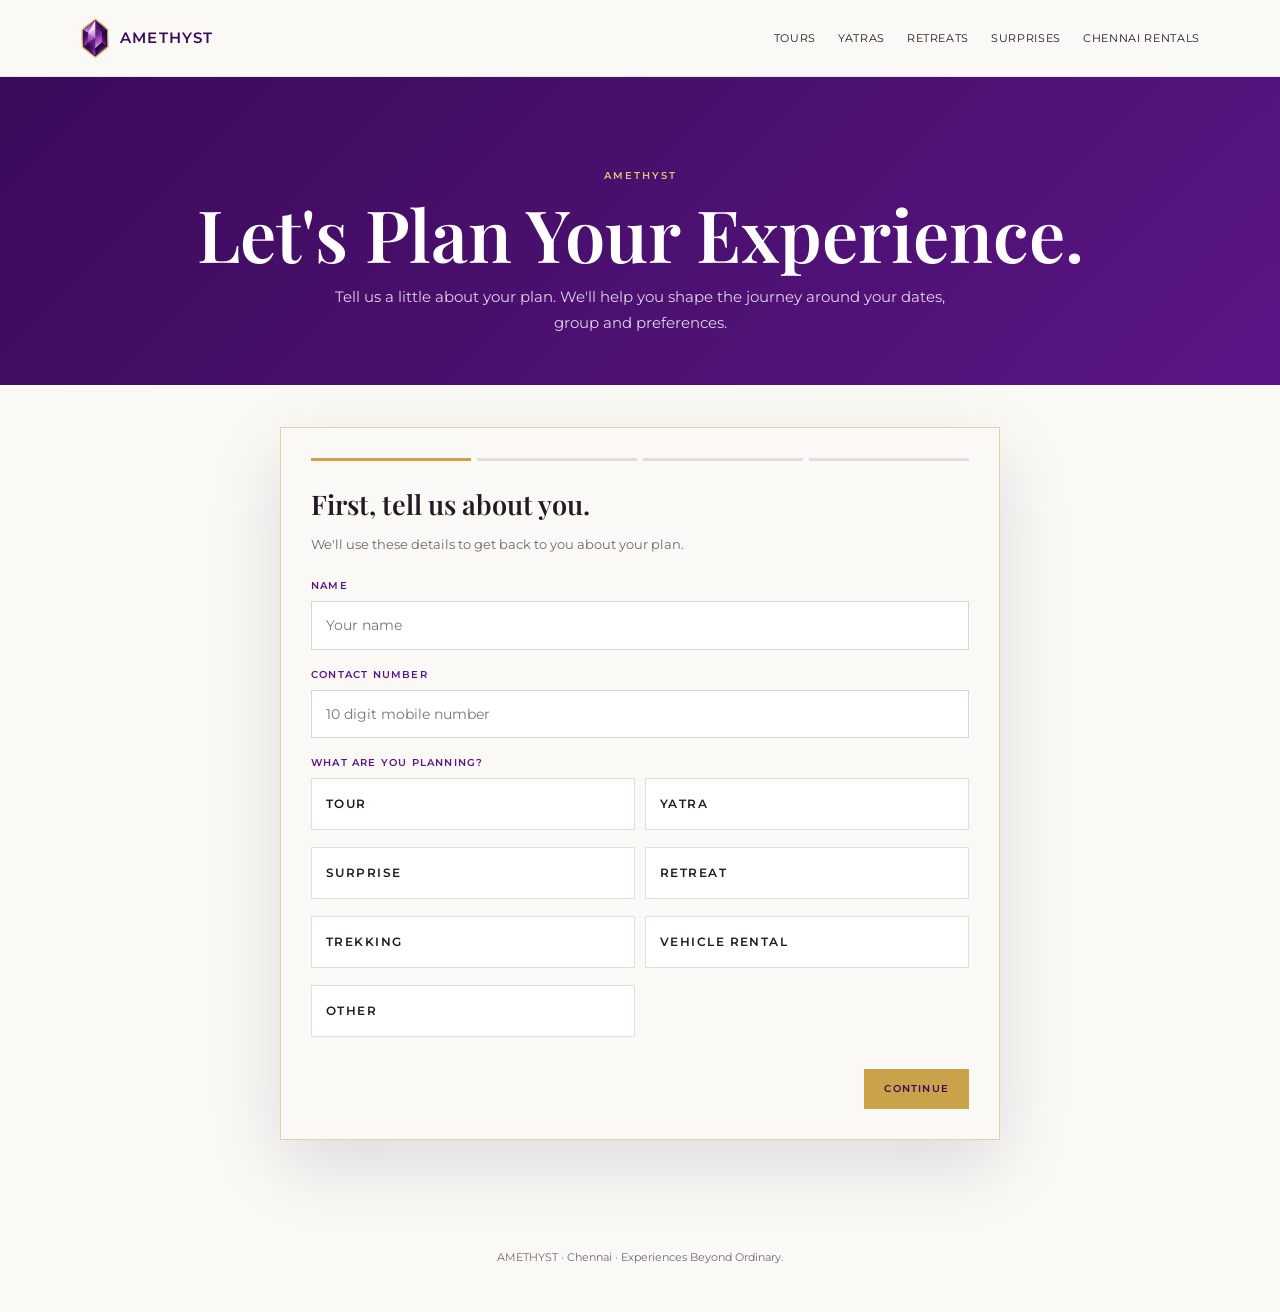
==== plan/index.html @ 2694b497 "Create dedicated plan your experience page" ====
<!doctype html>
<html lang="en">
<head>
<meta charset="utf-8">
<meta name="viewport" content="width=device-width,initial-scale=1">
<title>Plan Your Experience in Chennai | Amethyst</title>
<meta name="description" content="Plan a custom tour, yatra, retreat, trekking trip, surprise or group vehicle rental from Chennai with Amethyst. Share your destination, dates, group size and pickup location.">
<link rel="canonical" href="https://aravind751995-dev.github.io/amethyst/plan/">
<link rel="preconnect" href="https://fonts.googleapis.com">
<link rel="preconnect" href="https://fonts.gstatic.com" crossorigin>
<link href="https://fonts.googleapis.com/css2?family=Montserrat:wght@400;500;600&family=Playfair+Display:wght@500;600&display=swap" rel="stylesheet">
<link rel="stylesheet" href="../assets/css/lead-form.css">
<style>
:root{--deep:#3B0A5A;--royal:#5B1685;--gold:#C9A24A;--soft:#E3C56E;--ivory:#FAF9F6;--ink:#211A25;--mute:#6F6872}
*{box-sizing:border-box}html{scroll-behavior:smooth}body{margin:0;background:var(--ivory);color:var(--ink);font-family:Montserrat,Arial,sans-serif;font-size:15px;line-height:1.7}.wrap{width:min(1120px,calc(100% - 40px));margin:auto}
header{position:sticky;top:0;z-index:20;background:rgba(250,249,246,.94);backdrop-filter:blur(12px);border-bottom:1px solid rgba(59,10,90,.08)}.nav{min-height:76px;display:flex;align-items:center;justify-content:space-between;gap:25px}.logo{display:flex;align-items:center;gap:10px;color:var(--deep);text-decoration:none;font-weight:600;letter-spacing:.08em}.gem{width:30px;height:40px;object-fit:contain}.menu{display:flex;align-items:center;gap:22px}.menu a{color:var(--ink);text-decoration:none;font-size:11px;letter-spacing:.06em;text-transform:uppercase}.menu a:hover{color:var(--royal)}
.hero{padding:90px 0 50px;text-align:center;background:linear-gradient(135deg,#3B0A5A,#5B1685);color:#fff}.eyebrow{display:block;color:var(--soft);font-size:10px;letter-spacing:.2em;font-weight:600}.hero h1{font:600 clamp(42px,7vw,72px)/1.03 'Playfair Display',Georgia,serif;margin:12px auto 14px}.hero p{max-width:650px;margin:auto;color:rgba(255,255,255,.82);font-size:15px}
.plan-wrap{padding:42px 0 80px}.planner-card{width:min(720px,100%);max-height:none;margin:auto;overflow:visible;background:var(--ivory);color:var(--ink);border:1px solid rgba(201,162,74,.45);box-shadow:0 25px 70px rgba(20,5,28,.12)}.planner-top{padding:28px 30px 20px;background:linear-gradient(135deg,#3B0A5A,#5B1685);color:#fff}.planner-body{padding:30px}.planner-progress{display:flex;gap:6px;margin-bottom:28px}.planner-progress span{height:3px;flex:1;background:rgba(59,10,90,.12)}.planner-progress span.active{background:#C9A24A}.planner-step{display:none}.planner-step.active{display:block}.planner-step h3{font:600 27px/1.15 'Playfair Display',Georgia,serif;margin:0 0 7px}.planner-step .planner-help{font-size:13px;color:var(--mute);margin-bottom:22px}.planner-fields{display:grid;gap:16px}.planner-fields.two{grid-template-columns:1fr 1fr}.planner-field label{display:block;font-size:10px;letter-spacing:.12em;text-transform:uppercase;color:var(--royal);font-weight:600;margin-bottom:7px}.planner-field input,.planner-field textarea,.planner-field select{width:100%;border:1px solid rgba(33,26,37,.18);background:#fff;color:var(--ink);padding:13px 14px;font:400 14px/1.45 Montserrat,Arial,sans-serif;border-radius:0;outline:none}.planner-field input:focus,.planner-field textarea:focus{border-color:var(--gold);box-shadow:0 0 0 2px rgba(201,162,74,.12)}.planner-field textarea{min-height:110px;resize:vertical}.planner-options{display:grid;grid-template-columns:repeat(2,1fr);gap:10px}.planner-option{position:relative}.planner-option input{position:absolute;opacity:0;pointer-events:none}.planner-option label{display:flex;align-items:center;min-height:52px;padding:13px 14px;border:1px solid rgba(33,26,37,.14);background:#fff;cursor:pointer;font-size:12px;font-weight:600;color:var(--ink)}.planner-option input:checked+label{border-color:var(--gold);background:rgba(201,162,74,.09);color:var(--deep);box-shadow:inset 0 0 0 1px var(--gold)}.planner-nav{display:flex;justify-content:space-between;gap:12px;margin-top:25px}.planner-nav .planner-btn{border:1px solid var(--gold);background:var(--gold);color:var(--deep);padding:13px 19px;font:600 10px/1.2 Montserrat,Arial,sans-serif;letter-spacing:.12em;cursor:pointer}.planner-nav .planner-btn.secondary{background:transparent;color:var(--royal)}.planner-summary{background:rgba(59,10,90,.045);border:1px solid rgba(59,10,90,.1);padding:17px;margin-top:20px}.planner-summary p{font-size:12px;line-height:1.7;margin:0}.planner-note{font-size:11px;color:var(--mute);margin-top:14px}.footer{padding:28px 0 45px;text-align:center;color:var(--mute);font-size:11px}
@media(max-width:760px){.wrap{width:calc(100% - 40px)}.menu{display:none}.hero{padding:65px 0 40px}.plan-wrap{padding-top:25px}.planner-body{padding:22px 20px}.planner-fields.two,.planner-options{grid-template-columns:1fr}.planner-nav{position:sticky;bottom:0;background:var(--ivory);padding-top:12px}}
</style>
</head>
<body>
<header><div class="wrap nav">
<a class="logo" href="../"><img class="gem" src="../logo-gem.png" alt="">AMETHYST</a>
<nav class="menu" aria-label="Main"><a href="../tours/">Tours</a><a href="../yatras/">Yatras</a><a href="../retreats/">Retreats</a><a href="../surprises/">Surprises</a><a href="../rentals/">Chennai Rentals</a></nav>
</div></header>
<main>
<section class="hero"><div class="wrap">
<span class="eyebrow">AMETHYST</span>
<h1>Let's Plan Your Experience.</h1>
<p>Tell us a little about your plan. We'll help you shape the journey around your dates, group and preferences.</p>
</div></section>
<section class="plan-wrap"><div class="wrap">
<div class="planner-card">
<div class="planner-body">
<div class="planner-progress" aria-hidden="true"><span class="active"></span><span></span><span></span><span></span></div>
<section class="planner-step active" data-step="1"><h3>First, tell us about you.</h3><p class="planner-help">We'll use these details to get back to you about your plan.</p><div class="planner-fields">
<div class="planner-field"><label for="name">Name</label><input id="name" autocomplete="name" required placeholder="Your name"></div>
<div class="planner-field"><label for="phone">Contact Number</label><input id="phone" autocomplete="tel" inputmode="tel" required placeholder="10 digit mobile number"></div>
<div class="planner-field"><label>What are you planning?</label><div class="planner-options">
<div class="planner-option"><input id="type0" name="type" value="Tour" type="radio"><label for="type0">Tour</label></div><div class="planner-option"><input id="type1" name="type" value="Yatra" type="radio"><label for="type1">Yatra</label></div><div class="planner-option"><input id="type2" name="type" value="Surprise" type="radio"><label for="type2">Surprise</label></div><div class="planner-option"><input id="type3" name="type" value="Retreat" type="radio"><label for="type3">Retreat</label></div><div class="planner-option"><input id="type4" name="type" value="Trekking" type="radio"><label for="type4">Trekking</label></div><div class="planner-option"><input id="type5" name="type" value="Vehicle Rental" type="radio"><label for="type5">Vehicle Rental</label></div><div class="planner-option"><input id="type6" name="type" value="Other" type="radio"><label for="type6">Other</label></div>
</div></div></div></section>
<section class="planner-step" data-step="2"><h3>Now, tell us the plan.</h3><p class="planner-help">Where do you want to go and what would you like to experience?</p><div class="planner-fields">
<div class="planner-field"><label for="destination">Where would you like to go?</label><input id="destination" required placeholder="Destination or place"></div>
<div class="planner-field"><label for="plan">What's the plan?</label><textarea id="plan" required placeholder="Tell us what you have in mind"></textarea></div>
</div></section>
<section class="planner-step" data-step="3"><h3>Let's get the trip details.</h3><p class="planner-help">These details help us suggest the right route, vehicle and stay.</p><div class="planner-fields two">
<div class="planner-field"><label for="members">How many members?</label><input id="members" required type="number" min="1" max="999" placeholder="Number of people"></div>
<div class="planner-field"><label for="date">Date of the plan</label><input id="date" required type="date"></div>
</div><div class="planner-fields" style="margin-top:16px"><div class="planner-field"><label for="pickup">Pickup location</label><input id="pickup" required placeholder="Pickup point or area in Chennai"></div></div></section>
<section class="planner-step" data-step="4"><h3>One last detail.</h3><p class="planner-help">Anything else you'd like us to know before we contact you?</p><div class="planner-field"><label for="notes">Additional requirements</label><textarea id="notes" placeholder="Stay preference, temple visits, vehicle preference, budget, celebration idea or anything else"></textarea></div><div class="planner-summary" id="summary"></div><p class="planner-note">Your details will be prepared as a WhatsApp enquiry for Amethyst.</p></section>
<div class="planner-nav"><button class="planner-btn secondary" id="back" type="button" style="display:none">BACK</button><span></span><button class="planner-btn" id="next" type="button">CONTINUE</button></div>
</div></div></div></section>
</main>
<footer class="footer">AMETHYST · Chennai · Experiences Beyond Ordinary.</footer>
<script>
(()=>{let step=1;const qs=s=>document.querySelector(s),steps=[...document.querySelectorAll(".planner-step")],bars=[...document.querySelectorAll(".planner-progress span")],back=qs("#back"),next=qs("#next");const v=id=>qs("#"+id).value.trim();const type=()=>qs('input[name="type"]:checked')?.value||"";
function show(){steps.forEach((x,i)=>x.classList.toggle("active",i===step-1));bars.forEach((x,i)=>x.classList.toggle("active",i<step));back.style.display=step>1?"inline-block":"none";next.textContent=step===4?"SEND MY PLAN":"CONTINUE";if(step===4) summary()}
function valid(){if(step===1){if(!v("name"))return alert("Please enter your name."),false;if(v("phone").replace(/\D/g,"").length<10)return alert("Please enter a valid contact number."),false;if(!type())return alert("Please select what you are planning."),false}if(step===2){if(!v("destination"))return alert("Please tell us where you would like to go."),false;if(!v("plan"))return alert("Please tell us what you have in mind."),false}if(step===3){if(!v("members"))return alert("Please enter the number of members."),false;if(!v("date"))return alert("Please select the date."),false;if(!v("pickup"))return alert("Please enter the pickup location."),false}return true}
function esc(s){return s.replace(/[&<>"']/g,c=>({"&":"&amp;","<":"&lt;",">":"&gt;",'"':"&quot;","'":"&#039;"}[c]))}
function summary(){qs("#summary").innerHTML="<p><strong>Name:</strong> "+esc(v("name"))+"<br><strong>Contact:</strong> "+esc(v("phone"))+"<br><strong>Experience:</strong> "+esc(type())+"<br><strong>Destination:</strong> "+esc(v("destination"))+"<br><strong>Members:</strong> "+esc(v("members"))+"<br><strong>Date:</strong> "+esc(v("date"))+"<br><strong>Pickup:</strong> "+esc(v("pickup"))+"</p>"}
next.onclick=()=>{if(!valid())return;if(step<4){step++;show()}else{const msg=["NEW AMETHYST ENQUIRY","","Name: "+v("name"),"Contact: "+v("phone"),"Experience: "+type(),"Destination: "+v("destination"),"Plan: "+v("plan"),"Members: "+v("members"),"Date: "+v("date"),"Pickup: "+v("pickup"),"Additional requirements: "+(v("notes")||"None")].join("\n");window.open("https://wa.me/919363402164?text="+encodeURIComponent(msg),"_blank")}};back.onclick=()=>{if(step>1){step--;show()}};show()})();
</script>
</body></html>
---- assets/css/lead-form.css ----
/* Amethyst enquiry planner */
.amethyst-planner{position:fixed;inset:0;z-index:9999;display:none;align-items:center;justify-content:center;padding:20px;background:rgba(20,5,28,.72);backdrop-filter:blur(10px)}
.amethyst-planner.is-open{display:flex}
.planner-card{width:min(680px,100%);max-height:min(92vh,820px);overflow:auto;background:var(--bg,#FAF9F6);color:var(--ink,#211A25);border:1px solid rgba(201,162,74,.45);box-shadow:0 30px 90px rgba(20,5,28,.4);position:relative}
.planner-top{padding:28px 30px 20px;background:linear-gradient(135deg,#3B0A5A,#5B1685);color:#fff}
.planner-kicker{font-size:10px;letter-spacing:.2em;color:#E3C56E;font-weight:600}
.planner-top h2{font:600 clamp(28px,5vw,42px)/1.08 'Playfair Display',Georgia,serif;margin:8px 0 7px}
.planner-top p{font-size:13px;line-height:1.6;color:rgba(255,255,255,.8);margin:0;max-width:540px}
.planner-close{position:absolute;right:18px;top:18px;width:38px;height:38px;border:1px solid rgba(255,255,255,.45);background:rgba(0,0,0,.14);color:#fff;font-size:24px;line-height:1;cursor:pointer}
.planner-body{padding:26px 30px 30px}
.planner-progress{display:flex;gap:6px;margin-bottom:24px}
.planner-progress span{height:3px;flex:1;background:rgba(59,10,90,.12)}
.planner-progress span.active{background:#C9A24A}
.planner-step{display:none}
.planner-step.active{display:block}
.planner-step h3{font:600 27px/1.15 'Playfair Display',Georgia,serif;margin:0 0 7px}
.planner-step .planner-help{font-size:13px;color:var(--mute,#6F6872);margin-bottom:22px}
.planner-fields{display:grid;gap:16px}
.planner-fields.two{grid-template-columns:1fr 1fr}
.planner-field label{display:block;font-size:10px;letter-spacing:.12em;text-transform:uppercase;color:var(--royal,#5B1685);font-weight:600;margin-bottom:7px}
.planner-field input,.planner-field textarea,.planner-field select{width:100%;border:1px solid rgba(33,26,37,.18);background:#fff;color:#211A25;padding:13px 14px;font:400 14px/1.45 Montserrat,Arial,sans-serif;border-radius:0;outline:none}
.planner-field input:focus,.planner-field textarea:focus,.planner-field select:focus{border-color:#C9A24A;box-shadow:0 0 0 2px rgba(201,162,74,.12)}
.planner-field textarea{min-height:110px;resize:vertical}
.planner-options{display:grid;grid-template-columns:repeat(2,1fr);gap:10px}
.planner-option{position:relative}
.planner-option input{position:absolute;opacity:0;pointer-events:none}
.planner-option label{display:flex;align-items:center;min-height:52px;padding:13px 14px;border:1px solid rgba(33,26,37,.14);background:#fff;cursor:pointer;font-size:12px;font-weight:600;color:#211A25;transition:.2s}
.planner-option input:checked+label{border-color:#C9A24A;background:rgba(201,162,74,.09);color:#3B0A5A;box-shadow:inset 0 0 0 1px #C9A24A}
.planner-nav{display:flex;justify-content:space-between;gap:12px;margin-top:25px}
.planner-nav .planner-btn{border:1px solid #C9A24A;background:#C9A24A;color:#3B0A5A;padding:13px 19px;font:600 10px/1.2 Montserrat,Arial,sans-serif;letter-spacing:.12em;cursor:pointer}
.planner-nav .planner-btn.secondary{background:transparent;color:#5B1685}
.planner-summary{background:rgba(59,10,90,.045);border:1px solid rgba(59,10,90,.1);padding:17px;margin-top:20px}
.planner-summary p{font-size:12px;line-height:1.7;margin:0}
.planner-note{font-size:11px;color:var(--mute,#6F6872);margin-top:14px}
body.planner-locked{overflow:hidden}
@media(max-width:560px){
 .amethyst-planner{padding:0}
 .planner-card{max-height:100vh;height:100%;border:0}
 .planner-top{padding:25px 20px 18px}
 .planner-body{padding:22px 20px 24px}
 .planner-fields.two,.planner-options{grid-template-columns:1fr}
 .planner-nav{position:sticky;bottom:0;background:var(--bg,#FAF9F6);padding-top:12px}
}
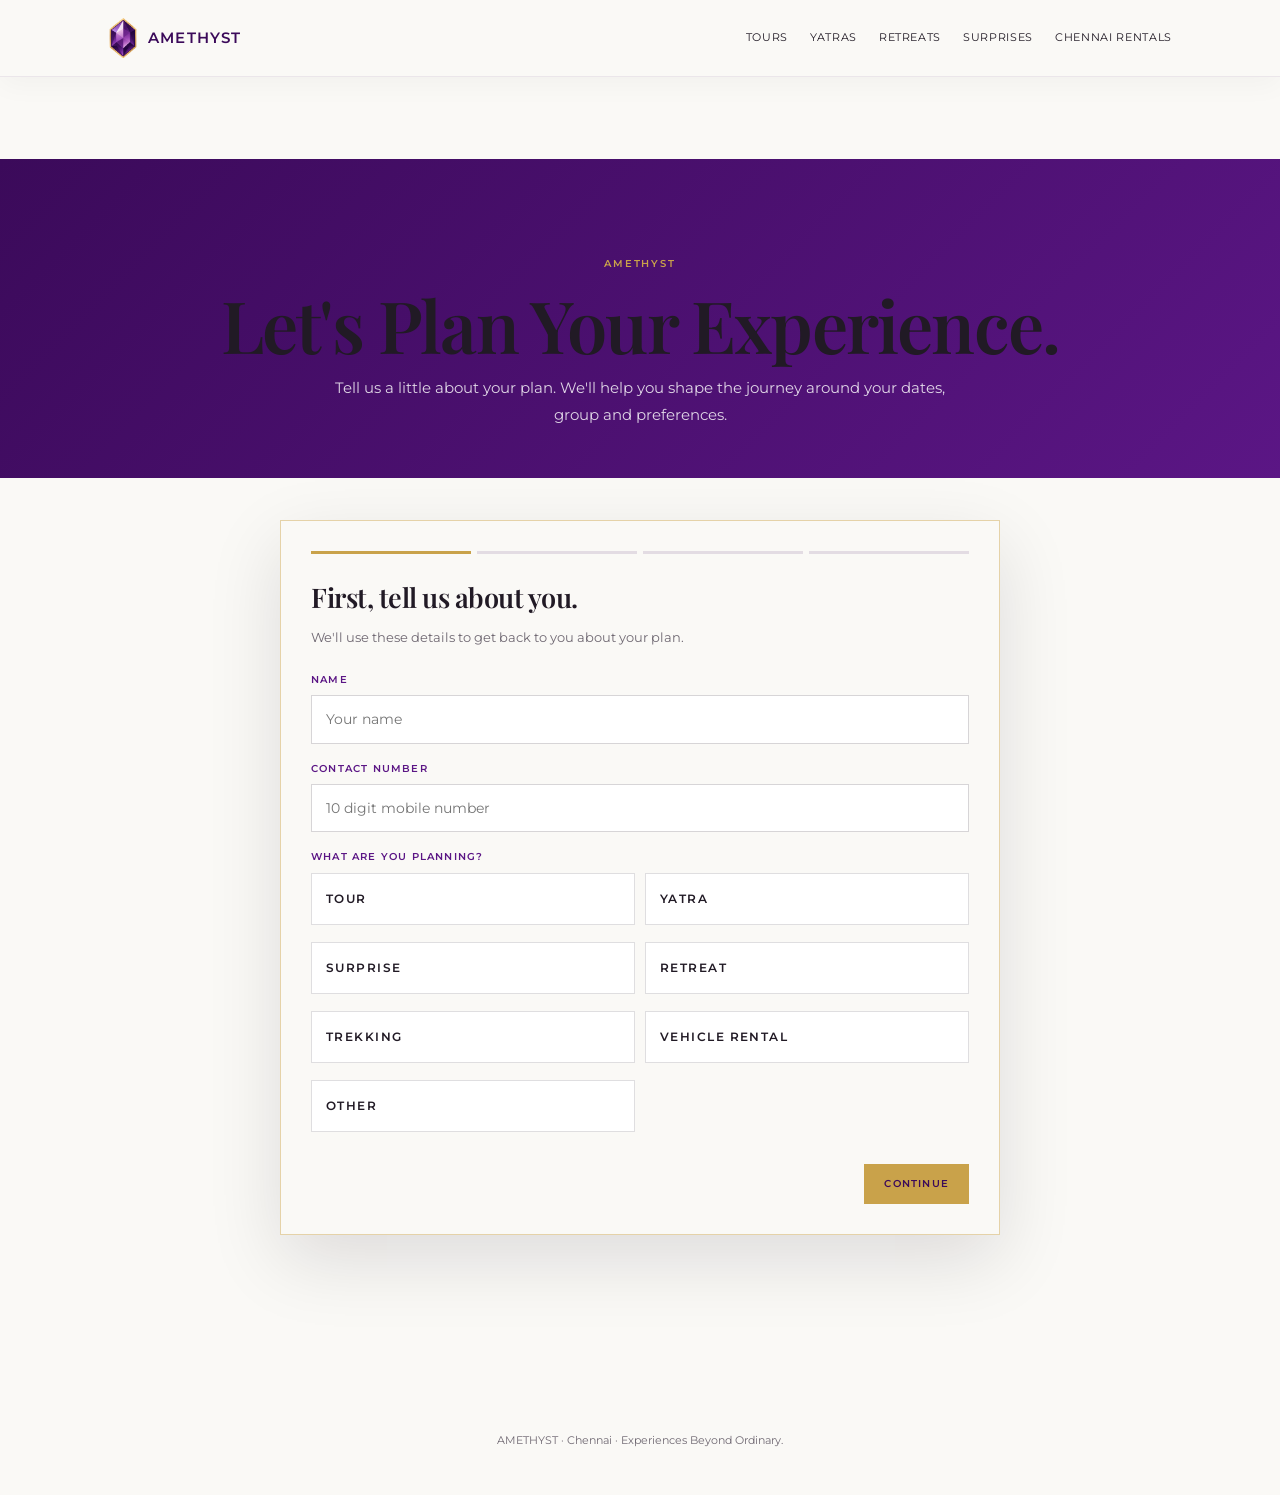
==== commit abb277de: "Apply final Amethyst brand refinement and page fixes" ====
--- a/plan/index.html
+++ b/plan/index.html
@@ -18,6 +18,7 @@
 .plan-wrap{padding:42px 0 80px}.planner-card{width:min(720px,100%);max-height:none;margin:auto;overflow:visible;background:var(--ivory);color:var(--ink);border:1px solid rgba(201,162,74,.45);box-shadow:0 25px 70px rgba(20,5,28,.12)}.planner-top{padding:28px 30px 20px;background:linear-gradient(135deg,#3B0A5A,#5B1685);color:#fff}.planner-body{padding:30px}.planner-progress{display:flex;gap:6px;margin-bottom:28px}.planner-progress span{height:3px;flex:1;background:rgba(59,10,90,.12)}.planner-progress span.active{background:#C9A24A}.planner-step{display:none}.planner-step.active{display:block}.planner-step h3{font:600 27px/1.15 'Playfair Display',Georgia,serif;margin:0 0 7px}.planner-step .planner-help{font-size:13px;color:var(--mute);margin-bottom:22px}.planner-fields{display:grid;gap:16px}.planner-fields.two{grid-template-columns:1fr 1fr}.planner-field label{display:block;font-size:10px;letter-spacing:.12em;text-transform:uppercase;color:var(--royal);font-weight:600;margin-bottom:7px}.planner-field input,.planner-field textarea,.planner-field select{width:100%;border:1px solid rgba(33,26,37,.18);background:#fff;color:var(--ink);padding:13px 14px;font:400 14px/1.45 Montserrat,Arial,sans-serif;border-radius:0;outline:none}.planner-field input:focus,.planner-field textarea:focus{border-color:var(--gold);box-shadow:0 0 0 2px rgba(201,162,74,.12)}.planner-field textarea{min-height:110px;resize:vertical}.planner-options{display:grid;grid-template-columns:repeat(2,1fr);gap:10px}.planner-option{position:relative}.planner-option input{position:absolute;opacity:0;pointer-events:none}.planner-option label{display:flex;align-items:center;min-height:52px;padding:13px 14px;border:1px solid rgba(33,26,37,.14);background:#fff;cursor:pointer;font-size:12px;font-weight:600;color:var(--ink)}.planner-option input:checked+label{border-color:var(--gold);background:rgba(201,162,74,.09);color:var(--deep);box-shadow:inset 0 0 0 1px var(--gold)}.planner-nav{display:flex;justify-content:space-between;gap:12px;margin-top:25px}.planner-nav .planner-btn{border:1px solid var(--gold);background:var(--gold);color:var(--deep);padding:13px 19px;font:600 10px/1.2 Montserrat,Arial,sans-serif;letter-spacing:.12em;cursor:pointer}.planner-nav .planner-btn.secondary{background:transparent;color:var(--royal)}.planner-summary{background:rgba(59,10,90,.045);border:1px solid rgba(59,10,90,.1);padding:17px;margin-top:20px}.planner-summary p{font-size:12px;line-height:1.7;margin:0}.planner-note{font-size:11px;color:var(--mute);margin-top:14px}.footer{padding:28px 0 45px;text-align:center;color:var(--mute);font-size:11px}
 @media(max-width:760px){.wrap{width:calc(100% - 40px)}.menu{display:none}.hero{padding:65px 0 40px}.plan-wrap{padding-top:25px}.planner-body{padding:22px 20px}.planner-fields.two,.planner-options{grid-template-columns:1fr}.planner-nav{position:sticky;bottom:0;background:var(--ivory);padding-top:12px}}
 </style>
+<link rel="stylesheet" href="../assets/css/brand-refinement.css">
 </head>
 <body>
 <header><div class="wrap nav">
--- a/assets/css/brand-refinement.css
+++ b/assets/css/brand-refinement.css
@@ -0,0 +1,88 @@
+/* Amethyst final brand refinement */
+:root{
+  color-scheme:light;
+  --deep:#3B0A5A;--royal:#5B1685;--violet:#7B2CBF;
+  --gold:#C9A24A;--soft:#E3C56E;--bg:#FAF9F6;--card:#FFFFFF;
+  --ink:#211A25;--mute:#6F6872;--line:rgba(33,26,37,.11)
+}
+html{font-size:16px}
+body{font-family:Montserrat,Arial,sans-serif;font-size:15px;line-height:1.75;letter-spacing:0;color:var(--ink);-webkit-font-smoothing:antialiased;text-rendering:optimizeLegibility}
+h1,h2,h3,h4{font-family:'Playfair Display',Georgia,serif;color:var(--ink);letter-spacing:-.018em}
+p{max-width:68ch}
+.wrap{max-width:1180px;padding-left:28px;padding-right:28px}
+.eyebrow{display:inline-block;font:600 10px/1.4 Montserrat,Arial,sans-serif;letter-spacing:.19em;text-transform:uppercase;color:var(--gold)}
+.btn,.outline{font-family:Montserrat,Arial,sans-serif;font-size:10px;line-height:1.2;font-weight:600;letter-spacing:.13em;text-transform:uppercase}
+.btn{padding:14px 22px}
+header{border-bottom:1px solid rgba(59,10,90,.08);box-shadow:0 8px 28px rgba(33,26,37,.035)}
+.logo{color:var(--deep)!important}
+.links{align-items:center}
+.links a{transition:color .2s ease}
+.hero h1{letter-spacing:-.025em}
+.hero p{line-height:1.75}
+.crumb{opacity:.9}
+main{padding-top:82px;padding-bottom:88px}
+.topline{align-items:flex-end}
+.topline h2{font-size:clamp(34px,4.5vw,48px);line-height:1.08;margin:8px 0 0}
+.count{max-width:360px;line-height:1.6;text-align:right}
+.grid{gap:24px;margin-top:38px}
+.card{border:1px solid rgba(33,26,37,.11);box-shadow:0 10px 32px rgba(33,26,37,.045);transition:transform .35s ease,box-shadow .35s ease}
+.card:hover{transform:translateY(-3px);box-shadow:0 18px 45px rgba(59,10,90,.10)}
+.photo{overflow:hidden}
+.photo img{transition:transform .7s cubic-bezier(.2,.7,.2,1)}
+.card h3{letter-spacing:-.018em}
+.desc{line-height:1.7}
+.body{padding:26px}
+.price{margin-top:18px;padding-top:16px}
+.tags{margin-top:16px}
+.tags span{line-height:1.35}
+.outline{padding:11px 15px}
+.cta{border:1px solid rgba(201,162,74,.22);box-shadow:0 18px 45px rgba(59,10,90,.08)}
+.cta h2{letter-spacing:-.02em;line-height:1.08}
+.cta p{line-height:1.75}
+footer{font-size:12px}
+footer .foot{line-height:1.7}
+.hero-media{opacity:.42}
+.hero:after{background:linear-gradient(180deg,rgba(59,10,90,.20),rgba(24,4,36,.82))}
+.hero .wrap,.hero-in{max-width:1180px}
+.hero h1{max-width:900px}
+.section{padding-top:82px}
+.section-head h2{letter-spacing:-.02em}
+.section-head p{line-height:1.75}
+.setting,.step,.four>div{box-shadow:0 8px 28px rgba(33,26,37,.035)}
+.secret{box-shadow:0 18px 50px rgba(33,26,37,.10)}
+body:after{opacity:.025}
+@media(max-width:1050px){
+  .links{gap:14px;font-size:11px}
+  header nav>.btn{display:none}
+}
+@media(max-width:760px){
+  .wrap{padding-left:20px;padding-right:20px}
+  nav{min-height:68px}
+  .links{width:100%;justify-content:flex-start;gap:10px 16px;line-height:1.4}
+  .links a{font-size:10px}
+  main{padding-top:64px;padding-bottom:70px}
+  .hero{min-height:570px}
+  .hero .wrap,.hero-in{padding-left:20px;padding-right:20px}
+  .hero h1{font-size:clamp(44px,13vw,68px);line-height:1.02}
+  .hero p{font-size:15px}
+  .topline{align-items:flex-start}
+  .count{text-align:left;max-width:100%}
+  .grid{margin-top:30px;gap:18px}
+  .body{padding:22px}
+  .price{align-items:flex-start}
+  .cta{margin-top:60px;padding:46px 22px}
+  .cta h2{font-size:34px}
+  .section{padding-top:68px}
+  .settings{grid-template-columns:1fr 1fr}
+  .secret{padding:46px 24px}
+}
+@media(max-width:520px){
+  .links{gap:9px 14px}
+  .links a{font-size:9px}
+  .hero{min-height:530px}
+  .hero h1{font-size:clamp(42px,14vw,60px)}
+  .photo:after{left:14px;bottom:12px}
+  .card h3{font-size:24px}
+  .price{flex-direction:column;align-items:flex-start}
+  .settings{grid-template-columns:1fr}
+}
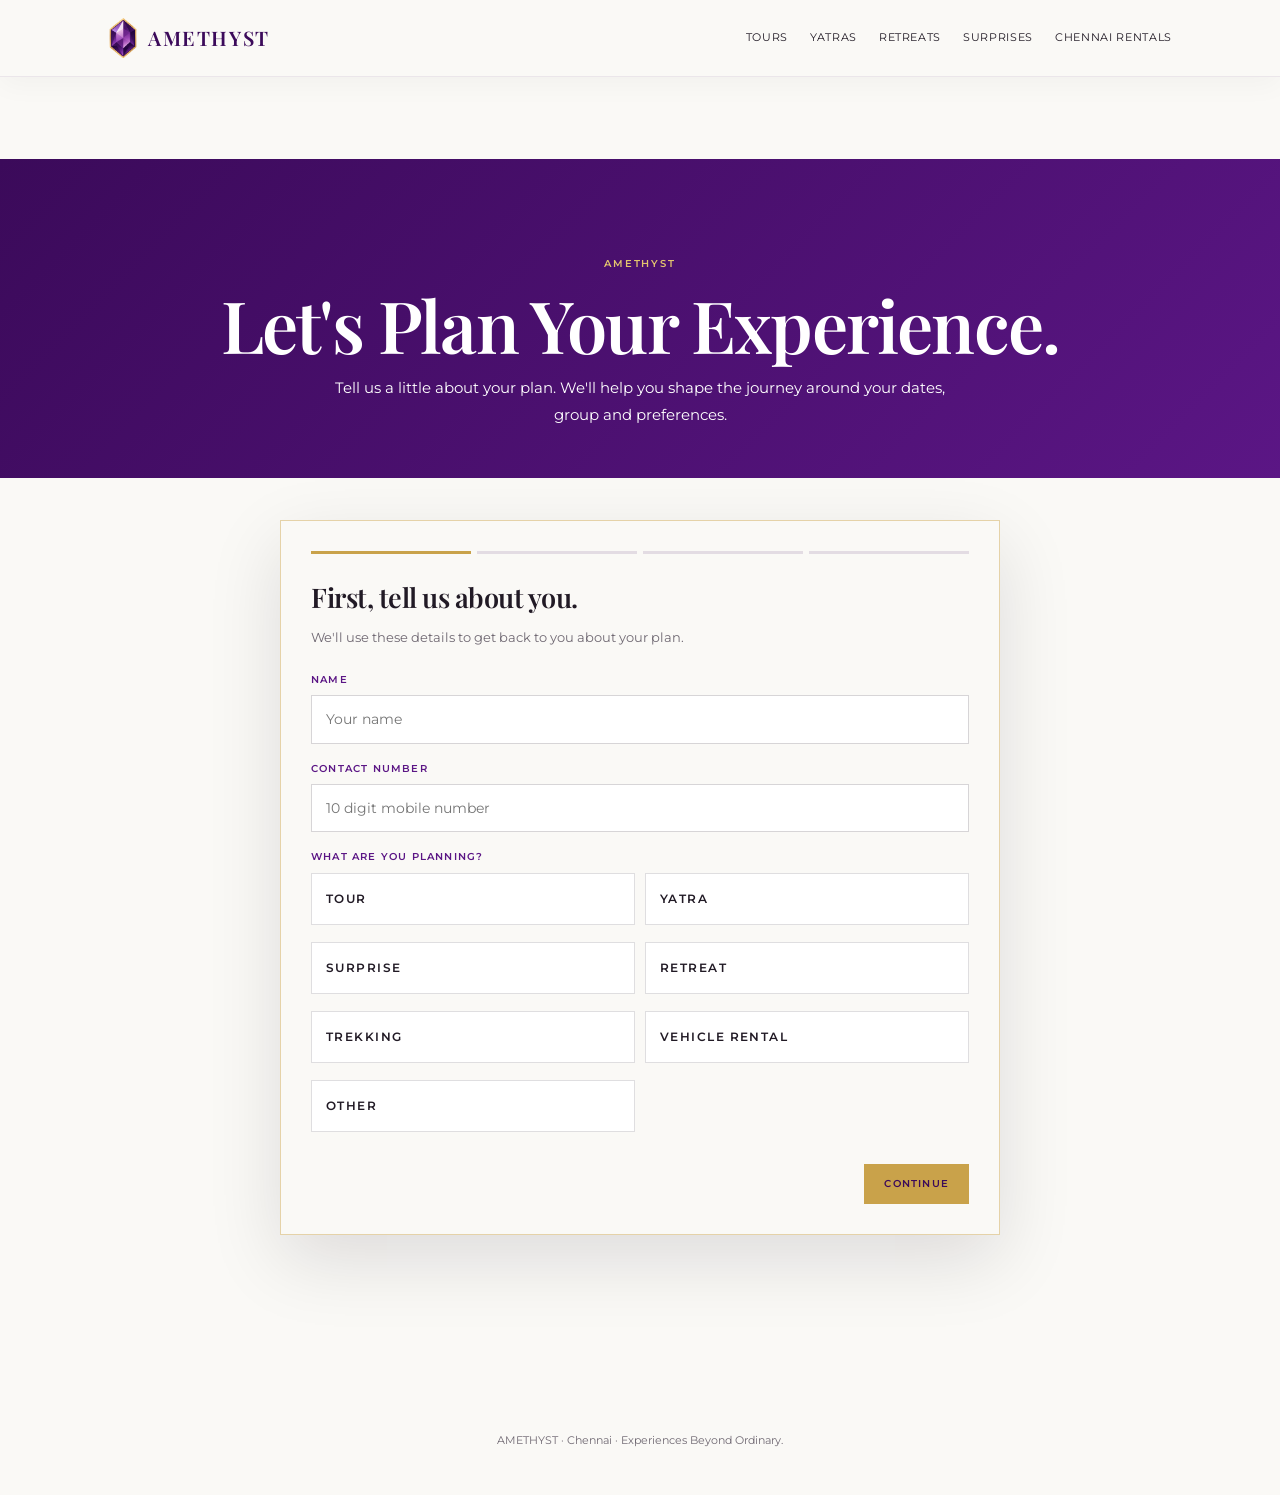
==== commit a0a5a68e: "Fix Plan Your Experience brand typography and hero contrast" ====
--- a/plan/index.html
+++ b/plan/index.html
@@ -9,11 +9,10 @@
 <link rel="preconnect" href="https://fonts.googleapis.com">
 <link rel="preconnect" href="https://fonts.gstatic.com" crossorigin>
 <link href="https://fonts.googleapis.com/css2?family=Montserrat:wght@400;500;600&family=Playfair+Display:wght@500;600&display=swap" rel="stylesheet">
-<link rel="stylesheet" href="../assets/css/lead-form.css">
 <style>
 :root{--deep:#3B0A5A;--royal:#5B1685;--gold:#C9A24A;--soft:#E3C56E;--ivory:#FAF9F6;--ink:#211A25;--mute:#6F6872}
 *{box-sizing:border-box}html{scroll-behavior:smooth}body{margin:0;background:var(--ivory);color:var(--ink);font-family:Montserrat,Arial,sans-serif;font-size:15px;line-height:1.7}.wrap{width:min(1120px,calc(100% - 40px));margin:auto}
-header{position:sticky;top:0;z-index:20;background:rgba(250,249,246,.94);backdrop-filter:blur(12px);border-bottom:1px solid rgba(59,10,90,.08)}.nav{min-height:76px;display:flex;align-items:center;justify-content:space-between;gap:25px}.logo{display:flex;align-items:center;gap:10px;color:var(--deep);text-decoration:none;font-weight:600;letter-spacing:.08em}.gem{width:30px;height:40px;object-fit:contain}.menu{display:flex;align-items:center;gap:22px}.menu a{color:var(--ink);text-decoration:none;font-size:11px;letter-spacing:.06em;text-transform:uppercase}.menu a:hover{color:var(--royal)}
+header{position:sticky;top:0;z-index:20;background:rgba(250,249,246,.94);backdrop-filter:blur(12px);border-bottom:1px solid rgba(59,10,90,.08)}.nav{min-height:76px;display:flex;align-items:center;justify-content:space-between;gap:25px} .logo{display:flex;align-items:center;gap:10px;color:var(--deep);text-decoration:none;font:600 20px/1 'Playfair Display',Georgia,serif;letter-spacing:.08em}.gem{width:30px;height:40px;object-fit:contain}.menu{display:flex;align-items:center;gap:22px}.menu a{color:var(--ink);text-decoration:none;font-size:11px;letter-spacing:.06em;text-transform:uppercase}.menu a:hover{color:var(--royal)}
 .hero{padding:90px 0 50px;text-align:center;background:linear-gradient(135deg,#3B0A5A,#5B1685);color:#fff}.eyebrow{display:block;color:var(--soft);font-size:10px;letter-spacing:.2em;font-weight:600}.hero h1{font:600 clamp(42px,7vw,72px)/1.03 'Playfair Display',Georgia,serif;margin:12px auto 14px}.hero p{max-width:650px;margin:auto;color:rgba(255,255,255,.82);font-size:15px}
 .plan-wrap{padding:42px 0 80px}.planner-card{width:min(720px,100%);max-height:none;margin:auto;overflow:visible;background:var(--ivory);color:var(--ink);border:1px solid rgba(201,162,74,.45);box-shadow:0 25px 70px rgba(20,5,28,.12)}.planner-top{padding:28px 30px 20px;background:linear-gradient(135deg,#3B0A5A,#5B1685);color:#fff}.planner-body{padding:30px}.planner-progress{display:flex;gap:6px;margin-bottom:28px}.planner-progress span{height:3px;flex:1;background:rgba(59,10,90,.12)}.planner-progress span.active{background:#C9A24A}.planner-step{display:none}.planner-step.active{display:block}.planner-step h3{font:600 27px/1.15 'Playfair Display',Georgia,serif;margin:0 0 7px}.planner-step .planner-help{font-size:13px;color:var(--mute);margin-bottom:22px}.planner-fields{display:grid;gap:16px}.planner-fields.two{grid-template-columns:1fr 1fr}.planner-field label{display:block;font-size:10px;letter-spacing:.12em;text-transform:uppercase;color:var(--royal);font-weight:600;margin-bottom:7px}.planner-field input,.planner-field textarea,.planner-field select{width:100%;border:1px solid rgba(33,26,37,.18);background:#fff;color:var(--ink);padding:13px 14px;font:400 14px/1.45 Montserrat,Arial,sans-serif;border-radius:0;outline:none}.planner-field input:focus,.planner-field textarea:focus{border-color:var(--gold);box-shadow:0 0 0 2px rgba(201,162,74,.12)}.planner-field textarea{min-height:110px;resize:vertical}.planner-options{display:grid;grid-template-columns:repeat(2,1fr);gap:10px}.planner-option{position:relative}.planner-option input{position:absolute;opacity:0;pointer-events:none}.planner-option label{display:flex;align-items:center;min-height:52px;padding:13px 14px;border:1px solid rgba(33,26,37,.14);background:#fff;cursor:pointer;font-size:12px;font-weight:600;color:var(--ink)}.planner-option input:checked+label{border-color:var(--gold);background:rgba(201,162,74,.09);color:var(--deep);box-shadow:inset 0 0 0 1px var(--gold)}.planner-nav{display:flex;justify-content:space-between;gap:12px;margin-top:25px}.planner-nav .planner-btn{border:1px solid var(--gold);background:var(--gold);color:var(--deep);padding:13px 19px;font:600 10px/1.2 Montserrat,Arial,sans-serif;letter-spacing:.12em;cursor:pointer}.planner-nav .planner-btn.secondary{background:transparent;color:var(--royal)}.planner-summary{background:rgba(59,10,90,.045);border:1px solid rgba(59,10,90,.1);padding:17px;margin-top:20px}.planner-summary p{font-size:12px;line-height:1.7;margin:0}.planner-note{font-size:11px;color:var(--mute);margin-top:14px}.footer{padding:28px 0 45px;text-align:center;color:var(--mute);font-size:11px}
 @media(max-width:760px){.wrap{width:calc(100% - 40px)}.menu{display:none}.hero{padding:65px 0 40px}.plan-wrap{padding-top:25px}.planner-body{padding:22px 20px}.planner-fields.two,.planner-options{grid-template-columns:1fr}.planner-nav{position:sticky;bottom:0;background:var(--ivory);padding-top:12px}}
--- a/assets/css/brand-refinement.css
+++ b/assets/css/brand-refinement.css
@@ -27,7 +27,7 @@
 .grid{gap:24px;margin-top:38px}
 .card{border:1px solid rgba(33,26,37,.11);box-shadow:0 10px 32px rgba(33,26,37,.045);transition:transform .35s ease,box-shadow .35s ease}
 .card:hover{transform:translateY(-3px);box-shadow:0 18px 45px rgba(59,10,90,.10)}
-.photo{overflow:hidden}
+.photo{overflow:hidden}.photo:after{display:none!important}
 .photo img{transition:transform .7s cubic-bezier(.2,.7,.2,1)}
 .card h3{letter-spacing:-.018em}
 .desc{line-height:1.7}
@@ -86,3 +86,6 @@
   .price{flex-direction:column;align-items:flex-start}
   .settings{grid-template-columns:1fr}
 }
+
+/* Contrast and brand correction */
+.hero h1,.hero h2,.hero h3,.hero p,.hero .crumb,.hero .crumb a{color:#fff!important}.hero .eyebrow{color:var(--soft)!important}.band h1,.band h2,.band h3,.band p,.band li{color:#fff!important}.cta h1,.cta h2,.cta h3,.cta p{color:#fff!important}.logo{font-family:'Playfair Display',Georgia,serif!important;font-weight:600!important;letter-spacing:.08em!important}.photo{position:relative;overflow:hidden}.photo>img{display:block;width:100%;height:100%;object-fit:cover;object-position:center;transition:transform .7s cubic-bezier(.2,.7,.2,1)}.card:hover .photo>img{transform:scale(1.025)}
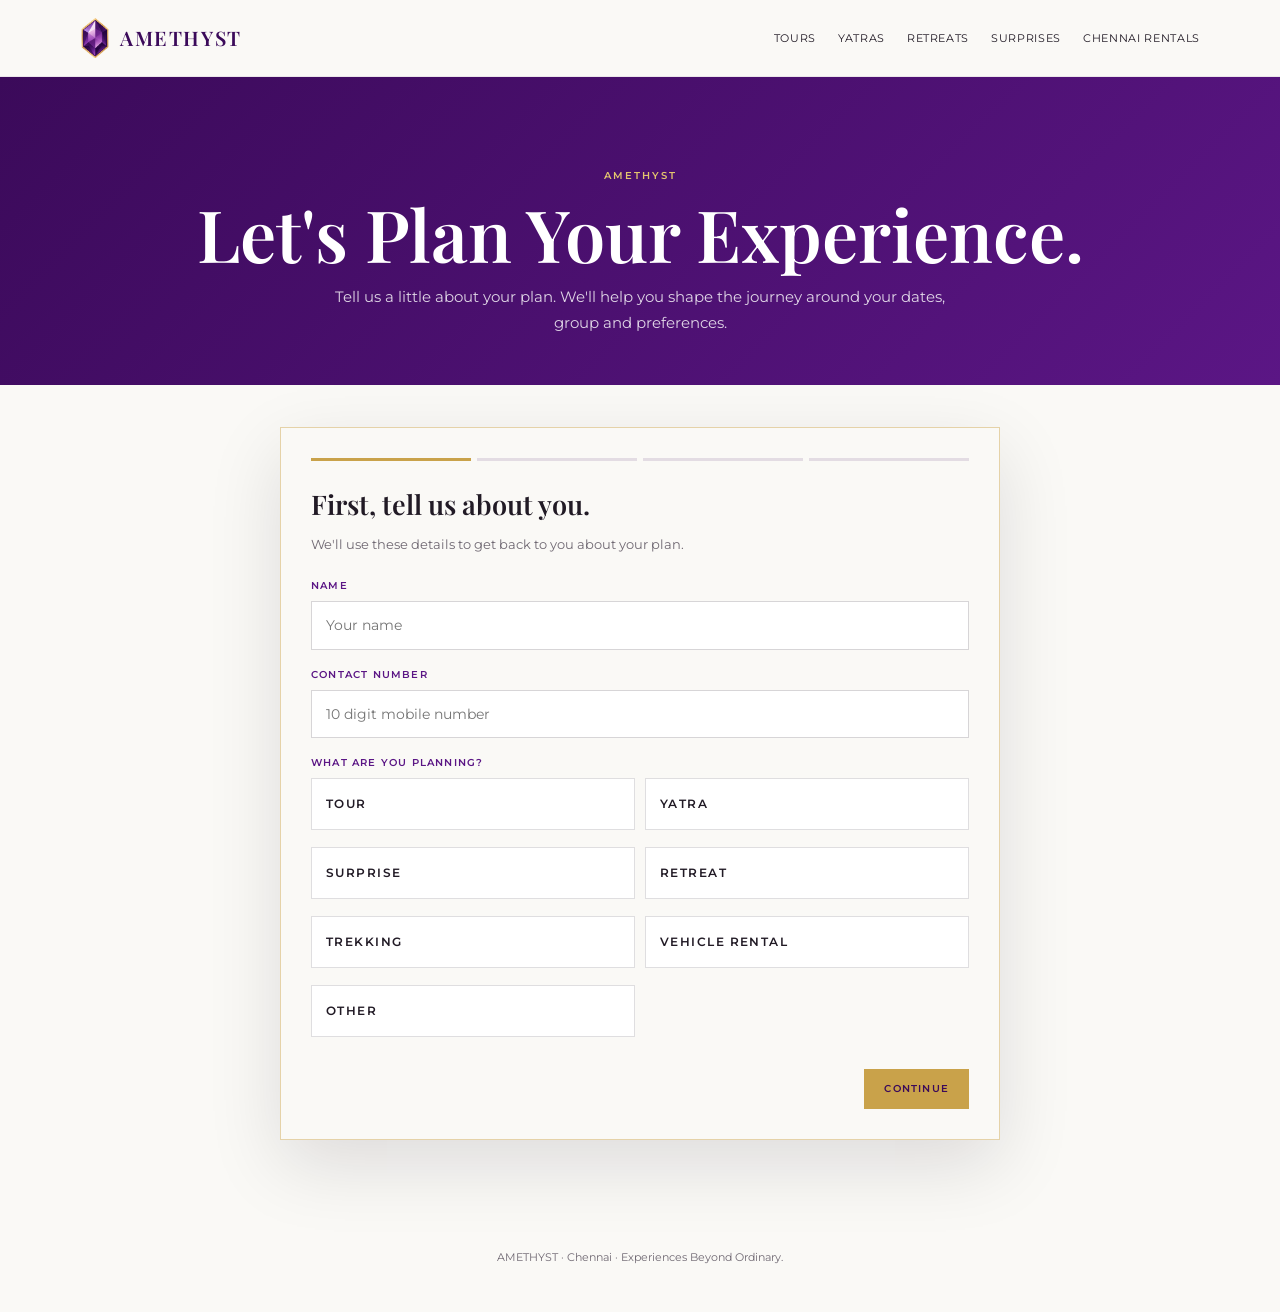
==== commit 74707b6b: "Restore page templates and remove global styling override" ====
--- a/plan/index.html
+++ b/plan/index.html
@@ -17,7 +17,6 @@
 .plan-wrap{padding:42px 0 80px}.planner-card{width:min(720px,100%);max-height:none;margin:auto;overflow:visible;background:var(--ivory);color:var(--ink);border:1px solid rgba(201,162,74,.45);box-shadow:0 25px 70px rgba(20,5,28,.12)}.planner-top{padding:28px 30px 20px;background:linear-gradient(135deg,#3B0A5A,#5B1685);color:#fff}.planner-body{padding:30px}.planner-progress{display:flex;gap:6px;margin-bottom:28px}.planner-progress span{height:3px;flex:1;background:rgba(59,10,90,.12)}.planner-progress span.active{background:#C9A24A}.planner-step{display:none}.planner-step.active{display:block}.planner-step h3{font:600 27px/1.15 'Playfair Display',Georgia,serif;margin:0 0 7px}.planner-step .planner-help{font-size:13px;color:var(--mute);margin-bottom:22px}.planner-fields{display:grid;gap:16px}.planner-fields.two{grid-template-columns:1fr 1fr}.planner-field label{display:block;font-size:10px;letter-spacing:.12em;text-transform:uppercase;color:var(--royal);font-weight:600;margin-bottom:7px}.planner-field input,.planner-field textarea,.planner-field select{width:100%;border:1px solid rgba(33,26,37,.18);background:#fff;color:var(--ink);padding:13px 14px;font:400 14px/1.45 Montserrat,Arial,sans-serif;border-radius:0;outline:none}.planner-field input:focus,.planner-field textarea:focus{border-color:var(--gold);box-shadow:0 0 0 2px rgba(201,162,74,.12)}.planner-field textarea{min-height:110px;resize:vertical}.planner-options{display:grid;grid-template-columns:repeat(2,1fr);gap:10px}.planner-option{position:relative}.planner-option input{position:absolute;opacity:0;pointer-events:none}.planner-option label{display:flex;align-items:center;min-height:52px;padding:13px 14px;border:1px solid rgba(33,26,37,.14);background:#fff;cursor:pointer;font-size:12px;font-weight:600;color:var(--ink)}.planner-option input:checked+label{border-color:var(--gold);background:rgba(201,162,74,.09);color:var(--deep);box-shadow:inset 0 0 0 1px var(--gold)}.planner-nav{display:flex;justify-content:space-between;gap:12px;margin-top:25px}.planner-nav .planner-btn{border:1px solid var(--gold);background:var(--gold);color:var(--deep);padding:13px 19px;font:600 10px/1.2 Montserrat,Arial,sans-serif;letter-spacing:.12em;cursor:pointer}.planner-nav .planner-btn.secondary{background:transparent;color:var(--royal)}.planner-summary{background:rgba(59,10,90,.045);border:1px solid rgba(59,10,90,.1);padding:17px;margin-top:20px}.planner-summary p{font-size:12px;line-height:1.7;margin:0}.planner-note{font-size:11px;color:var(--mute);margin-top:14px}.footer{padding:28px 0 45px;text-align:center;color:var(--mute);font-size:11px}
 @media(max-width:760px){.wrap{width:calc(100% - 40px)}.menu{display:none}.hero{padding:65px 0 40px}.plan-wrap{padding-top:25px}.planner-body{padding:22px 20px}.planner-fields.two,.planner-options{grid-template-columns:1fr}.planner-nav{position:sticky;bottom:0;background:var(--ivory);padding-top:12px}}
 </style>
-<link rel="stylesheet" href="../assets/css/brand-refinement.css">
 </head>
 <body>
 <header><div class="wrap nav">
